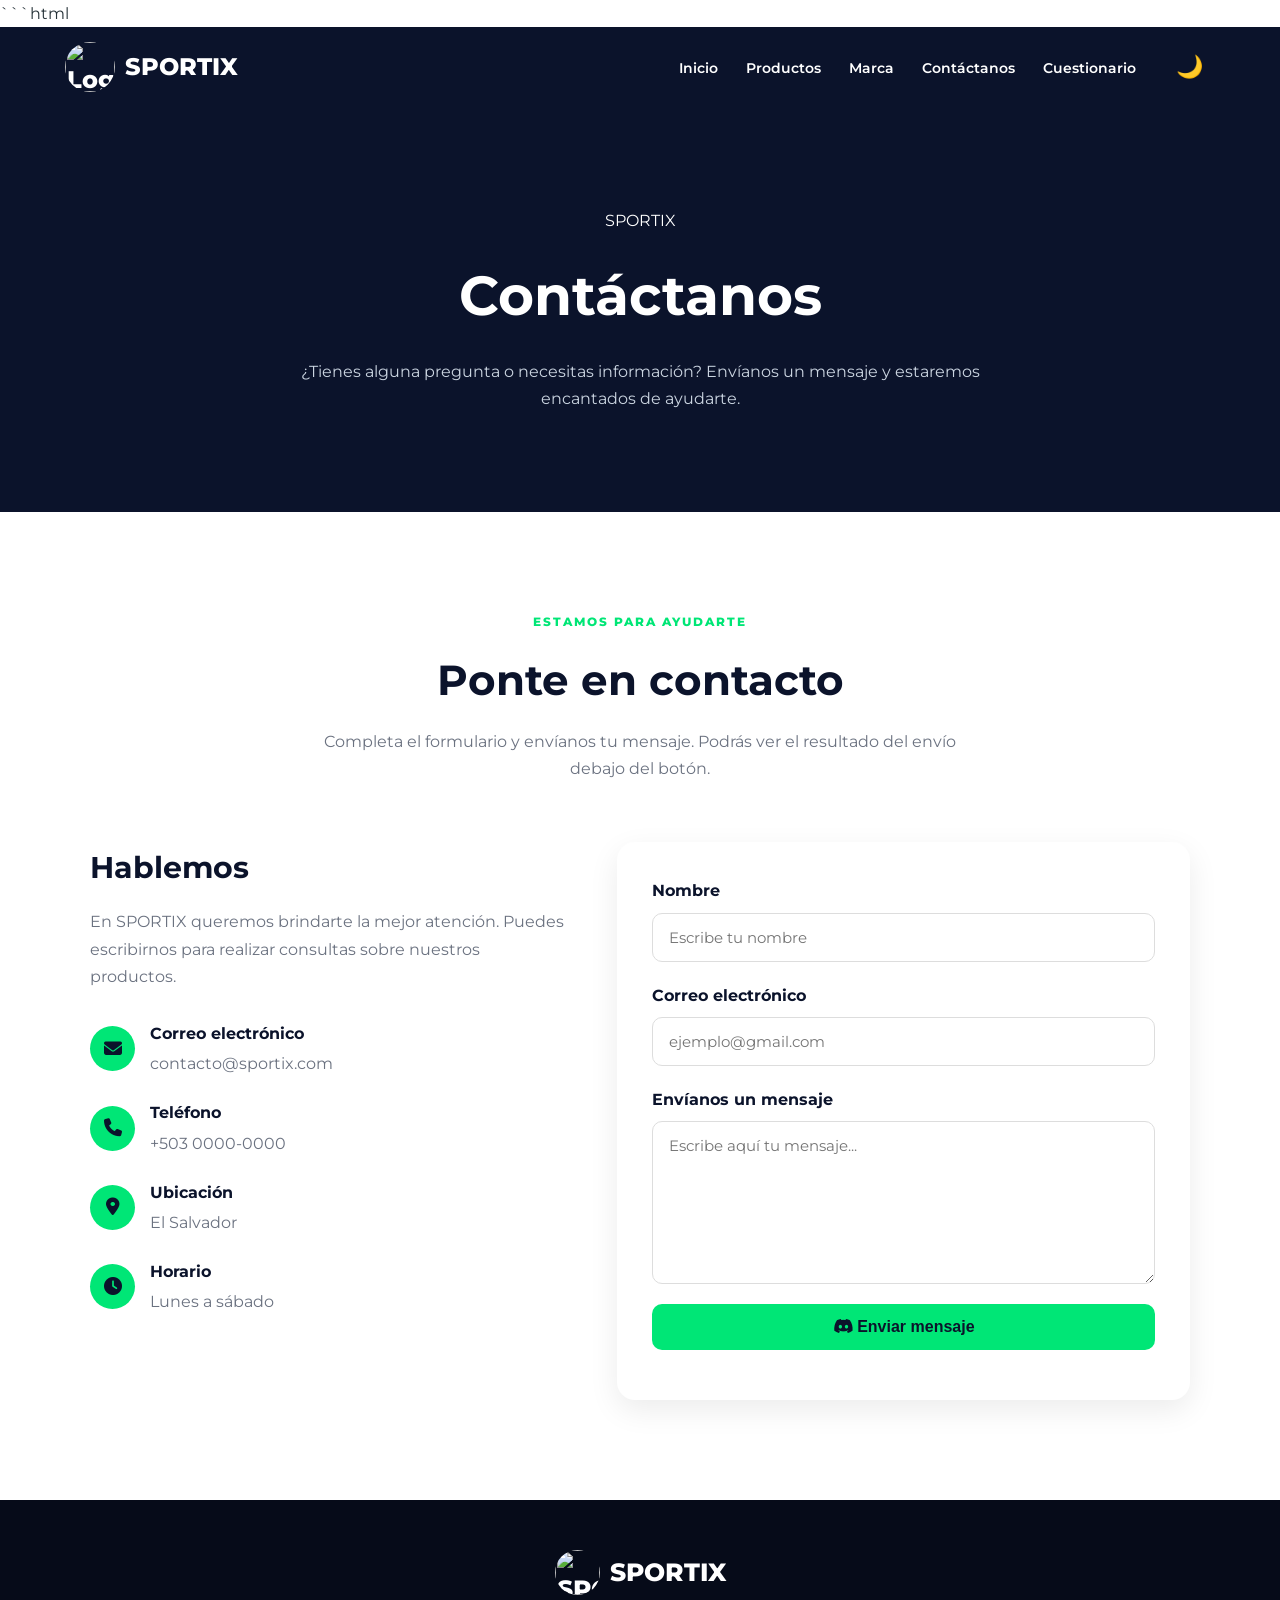
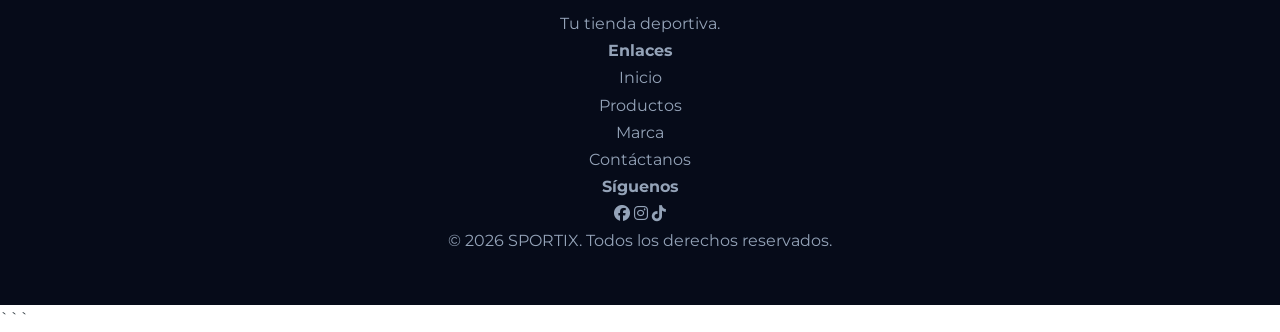
==== contacto.html @ b297fe3f "first commit" ====
```html
<!DOCTYPE html>
<html lang="es">
<head>
    <meta charset="UTF-8">
    <meta name="viewport" content="width=device-width, initial-scale=1.0">
    <title>SPORTIX | Contáctanos</title>

    <link rel="stylesheet"
          href="https://cdnjs.cloudflare.com/ajax/libs/font-awesome/6.5.2/css/all.min.css">
    <link rel="stylesheet" href="style.css">
</head>
<body>

    <!-- NAVBAR -->
    <header>
        <nav class="navbar">
            <a href="index.html" class="logo">
                <img src="imagen/logo.png" alt="Logo SPORTIX">
                SPORTIX
            </a>

            <button class="menu-btn" onclick="toggleMenu()" aria-label="Abrir menú">
                <i class="fa-solid fa-bars"></i>
            </button>

            <ul class="nav-links" id="navLinks">
                <li><a href="index.html">Inicio</a></li>
                <li><a href="index.html#producto">Productos</a></li>
                <li><a href="index.html#marca">Marca</a></li>
                <li><a href="contacto.html">Contáctanos</a></li>
                <li><a href="cuestionario.html">Cuestionario</a></li>
                <li>
                    <button id="themeToggle" class="theme-toggle"
                            onclick="cambiarTema()" title="Cambiar tema">
                        🌙
                    </button>
                </li>
            </ul>
        </nav>
    </header>

    <!-- ENCABEZADO -->
    <section class="page-hero">
        <span>SPORTIX</span>
        <h1>Contáctanos</h1>
        <p>
            ¿Tienes alguna pregunta o necesitas información?
            Envíanos un mensaje y estaremos encantados de ayudarte.
        </p>
    </section>

    <!-- CONTACTO -->
    <section class="contacto-section">
        <div class="section-title">
            <span>ESTAMOS PARA AYUDARTE</span>
            <h2>Ponte en contacto</h2>
            <p>
                Completa el formulario y envíanos tu mensaje.
                Podrás ver el resultado del envío debajo del botón.
            </p>
        </div>

        <div class="contacto-container">

            <!-- INFORMACIÓN -->
            <div class="contacto-info">
                <h3>Hablemos</h3>
                <p>
                    En SPORTIX queremos brindarte la mejor atención.
                    Puedes escribirnos para realizar consultas sobre nuestros productos.
                </p>

                <div class="contacto-item">
                    <i class="fa-solid fa-envelope"></i>
                    <div>
                        <strong>Correo electrónico</strong>
                        <p>contacto@sportix.com</p>
                    </div>
                </div>

                <div class="contacto-item">
                    <i class="fa-solid fa-phone"></i>
                    <div>
                        <strong>Teléfono</strong>
                        <p>+503 0000-0000</p>
                    </div>
                </div>

                <div class="contacto-item">
                    <i class="fa-solid fa-location-dot"></i>
                    <div>
                        <strong>Ubicación</strong>
                        <p>El Salvador</p>
                    </div>
                </div>

                <div class="contacto-item">
                    <i class="fa-solid fa-clock"></i>
                    <div>
                        <strong>Horario</strong>
                        <p>Lunes a sábado</p>
                    </div>
                </div>
            </div>

            <!-- FORMULARIO -->
            <div class="contacto-form">
                <form id="contactForm" onsubmit="enviarMensaje(event)">

                    <div class="form-group">
                        <label for="nombre">Nombre</label>
                        <input
                            type="text"
                            id="nombre"
                            name="nombre"
                            placeholder="Escribe tu nombre"
                            maxlength="100"
                            required>
                    </div>

                    <div class="form-group">
                        <label for="correo">Correo electrónico</label>
                        <input
                            type="email"
                            id="correo"
                            name="correo"
                            placeholder="ejemplo@gmail.com"
                            maxlength="200"
                            required>
                    </div>

                    <div class="form-group">
                        <label for="mensaje">Envíanos un mensaje</label>
                        <textarea
                            id="mensaje"
                            name="mensaje"
                            rows="7"
                            maxlength="1500"
                            placeholder="Escribe aquí tu mensaje..."
                            required></textarea>
                    </div>

                    <button type="submit" class="btn-enviar" id="btnEnviar">
                        <i class="fa-brands fa-discord"></i>
                        Enviar mensaje
                    </button>

                    <p id="mensajeExito" class="mensaje-exito"
                       role="status" aria-live="polite"></p>
                </form>
            </div>
        </div>
    </section>

    <!-- FOOTER -->
    <footer>
        <div class="footer-content">
            <div>
                <div class="footer-logo">
                    <img src="imagen/logo.png" alt="SPORTIX"
                         style="width:45px;height:45px;object-fit:contain;border-radius:50%;">
                    SPORTIX
                </div>
                <p>Tu tienda deportiva.</p>
            </div>

            <div>
                <h4>Enlaces</h4>
                <p><a href="index.html">Inicio</a></p>
                <p><a href="index.html#producto">Productos</a></p>
                <p><a href="index.html#marca">Marca</a></p>
                <p><a href="contacto.html">Contáctanos</a></p>
            </div>

            <div>
                <h4>Síguenos</h4>
                <div class="social-icons">
                    <a href="#" aria-label="Facebook">
                        <i class="fa-brands fa-facebook"></i>
                    </a>
                    <a href="#" aria-label="Instagram">
                        <i class="fa-brands fa-instagram"></i>
                    </a>
                    <a href="#" aria-label="TikTok">
                        <i class="fa-brands fa-tiktok"></i>
                    </a>
                </div>
            </div>
        </div>

        <div class="footer-bottom">
            <p>© 2026 SPORTIX. Todos los derechos reservados.</p>
        </div>
    </footer>

    <!-- CARGAR EL JAVASCRIPT EXTERNO UNA SOLA VEZ -->
    <script src="script.js"></script>
</body>
</html>
```
---- style.css ----
@import url('https://fonts.googleapis.com/css2?family=Montserrat:wght@400;500;600;700;800&display=swap');

:root {
    --dark: #0B132B;
    --dark2: #151F3A;
    --green: #00E676;
    --orange: #FF6B00;
    --white: #FFFFFF;
    --gray: #F4F6F8;
    --text: #263238;
    --muted: #6B7280;
}

* {
    margin: 0;
    padding: 0;
    box-sizing: border-box;
}

html {
    scroll-behavior: smooth;
}

body {
    font-family: 'Montserrat', sans-serif;
    color: var(--text);
    background: white;
    line-height: 1.7;
    transition: background-color 0.3s, color 0.3s;
}

a {
    text-decoration: none;
    color: inherit;
}

/* ================================
   NAVBAR
================================ */

header {
    background: var(--dark);
    color: white;
    position: sticky;
    top: 0;
    z-index: 1000;
}

.navbar {
    max-width: 1200px;
    margin: auto;
    min-height: 80px;
    padding: 0 25px;
    display: flex;
    align-items: center;
    justify-content: space-between;
}

.logo {
    display: flex;
    align-items: center;
    gap: 10px;
    color: white;
    font-size: 24px;
    font-weight: 800;
}

.logo img {
    width: 50px;
    height: 50px;
    object-fit: contain;
    border-radius: 50%;
}

.logo-icon {
    width: 42px;
    height: 42px;
    display: flex;
    align-items: center;
    justify-content: center;
    border-radius: 50%;
    background: var(--green);
    color: var(--dark);
    font-weight: 800;
}

.nav-links {
    list-style: none;
    display: flex;
    align-items: center;
    gap: 28px;
}

.nav-links a {
    color: white;
    font-size: 14px;
    font-weight: 600;
    transition: .3s;
}

.nav-links a:hover {
    color: var(--green);
}

.menu-btn {
    display: none;
    background: none;
    border: none;
    color: white;
    font-size: 25px;
    cursor: pointer;
}

/* DROPDOWN */

.dropdown {
    position: relative;
}

.dropdown-menu {
    display: none;
    position: absolute;
    top: 30px;
    left: 0;
    width: 210px;
    padding: 15px;
    background: var(--dark);
    list-style: none;
    border-radius: 8px;
    box-shadow: 0 10px 30px rgba(0,0,0,.3);
}

.dropdown:hover .dropdown-menu {
    display: block;
}

.dropdown-menu li {
    padding: 8px;
}

/* ================================
   HERO
================================ */

.hero {
    min-height: 680px;
    background:
        linear-gradient(
            110deg,
            rgba(11,19,43,.98),
            rgba(11,19,43,.80)
        );
    color: white;
    display: grid;
    grid-template-columns: 1.1fr .9fr;
    align-items: center;
    gap: 40px;
    padding: 70px max(25px, calc((100% - 1200px)/2));
}

.badge {
    color: var(--green);
    font-size: 12px;
    font-weight: 800;
    letter-spacing: 2px;
}

.hero h1 {
    font-size: clamp(45px, 6vw, 78px);
    line-height: 1.05;
    margin: 25px 0;
}

.hero h1 span {
    color: var(--green);
}

.hero p {
    max-width: 600px;
    color: #CBD5E1;
    font-size: 17px;
}

.hero-buttons {
    margin-top: 35px;
    display: flex;
    gap: 15px;
    flex-wrap: wrap;
}

.btn {
    border: none;
    padding: 14px 24px;
    border-radius: 7px;
    font-weight: 800;
    cursor: pointer;
    display: inline-flex;
    gap: 10px;
    align-items: center;
    justify-content: center;
    transition: .3s;
}

.btn-primary {
    background: var(--green);
    color: var(--dark);
}

.btn-primary:hover {
    background: #00c968;
    transform: translateY(-3px);
}

.btn-secondary {
    border: 1px solid #60708E;
    color: white;
}

.btn-secondary:hover {
    border-color: var(--green);
    color: var(--green);
}

/* PRODUCTO HERO */

.hero-product {
    display: flex;
    justify-content: center;
    align-items: center;
    position: relative;
}

.product-circle {
    width: 360px;
    height: 360px;
    border-radius: 50%;
    background:
        linear-gradient(
            135deg,
            var(--green),
            #00A957
        );
    display: flex;
    justify-content: center;
    align-items: center;
    box-shadow:
        0 30px 70px rgba(0,230,118,.25);
}

.product-circle i {
    font-size: 170px;
    color: var(--dark);
}

.floating-card {
    position: absolute;
    right: 0;
    bottom: 20px;
    background: white;
    color: var(--dark);
    padding: 18px;
    border-radius: 12px;
    display: flex;
    align-items: center;
    gap: 12px;
    box-shadow:
        0 15px 40px rgba(0,0,0,.3);
}

.floating-card i {
    color: var(--orange);
}

.floating-card small {
    display: block;
    color: var(--muted);
}

/* ================================
   SECCIONES
================================ */

.section {
    max-width: 1200px;
    margin: auto;
    padding: 100px 25px;
}

.section-title {
    text-align: center;
    margin-bottom: 60px;
}

.section-title > span {
    color: var(--green);
    font-size: 12px;
    font-weight: 800;
    letter-spacing: 2px;
}

.section-title h2 {
    font-size: 42px;
    color: var(--dark);
    margin: 12px 0;
}

.section-title p {
    max-width: 650px;
    margin: auto;
    color: var(--muted);
}

/* ================================
   PRODUCTO
================================ */

.product-section {
    display: grid;
    grid-template-columns: 1fr 1fr;
    gap: 70px;
    align-items: center;
}

.product-image {
    height: 500px;
    background: var(--gray);
    border-radius: 25px;
    display: flex;
    align-items: center;
    justify-content: center;
}

.shoe-icon {
    width: 280px;
    height: 280px;
    border-radius: 50%;
    background: var(--green);
    display: flex;
    justify-content: center;
    align-items: center;
}

.shoe-icon i {
    font-size: 120px;
    color: var(--dark);
}

.product-tag {
    color: var(--green);
    font-size: 12px;
    font-weight: 800;
    letter-spacing: 2px;
}

.product-info h2 {
    font-size: 38px;
    margin: 15px 0;
    color: var(--dark);
}

.product-info p {
    color: var(--muted);
}

.features {
    list-style: none;
    margin: 25px 0;
}

.features li {
    margin: 10px 0;
}

.features i {
    color: var(--green);
    margin-right: 10px;
}

.price {
    font-size: 36px;
    font-weight: 800;
    color: var(--dark);
    margin: 20px 0;
}

/* ================================
   PUBLICO
================================ */

.dark-section {
    background: var(--dark);
    color: white;
    padding: 100px max(25px, calc((100% - 1200px)/2));
}

.light h2 {
    color: white;
}

.light p {
    color: #CBD5E1;
}

.audience-grid {
    display: grid;
    grid-template-columns: repeat(3, 1fr);
    gap: 25px;
}

.audience-card {
    background: var(--dark2);
    padding: 35px;
    border-radius: 15px;
    transition: .3s;
}

.audience-card:hover {
    transform: translateY(-8px);
    border: 1px solid var(--green);
}

.audience-card i {
    font-size: 40px;
    color: var(--green);
}

.audience-card h3 {
    margin: 15px 0;
}

.audience-card p {
    color: #CBD5E1;
}

/* ================================
   MARCA
================================ */

.brand-grid {
    display: grid;
    grid-template-columns: 1fr 1fr;
    gap: 30px;
}

.brand-card {
    background: var(--gray);
    padding: 40px;
    border-radius: 15px;
}

.brand-logo {
    width: 100px;
    height: 100px;
    background: var(--green);
    color: var(--dark);
    border-radius: 50%;
    display: flex;
    justify-content: center;
    align-items: center;
    font-size: 60px;
    font-weight: 800;
    margin-bottom: 25px;
}

.colors {
    display: flex;
    gap: 20px;
    margin-bottom: 25px;
}

.color span {
    display: block;
    width: 60px;
    height: 60px;
    border-radius: 10px;
    margin-bottom: 8px;
}

.color strong {
    font-size: 11px;
}

/* ================================
   PROPUESTA DE VALOR
================================ */

.value-section {
    background: var(--green);
    padding: 80px max(25px, calc((100% - 1200px)/2));
    display: flex;
    justify-content: space-between;
    align-items: center;
    gap: 40px;
}

.value-section span {
    font-size: 12px;
    font-weight: 800;
    letter-spacing: 2px;
}

.value-section h2 {
    color: var(--dark);
    font-size: 45px;
    max-width: 650px;
    line-height: 1.1;
    margin: 10px 0;
}

.value-section p {
    max-width: 650px;
}

.value-number {
    text-align: center;
}

.value-number strong {
    font-size: 70px;
    display: block;
    color: var(--dark);
}

/* ================================
   TECNOLOGIAS
================================ */

.tech-grid {
    display: grid;
    grid-template-columns: repeat(4, 1fr);
    gap: 20px;
}

.tech-card {
    border: 1px solid #E5E7EB;
    padding: 30px;
    border-radius: 12px;
    transition: .3s;
}

.tech-card:hover {
    transform: translateY(-7px);
    box-shadow:
        0 15px 40px rgba(0,0,0,.1);
}

.tech-card i {
    font-size: 40px;
    color: var(--green);
}

.tech-card h3 {
    margin: 15px 0;
    color: var(--dark);
}

.tech-card p {
    color: var(--muted);
    font-size: 14px;
}

.tech-card span {
    display: block;
    margin-top: 20px;
    color: var(--orange);
    font-weight: 700;
}

/* ================================
   BANNER
================================ */

.quiz-banner {
    background: var(--orange);
    color: white;
    padding: 70px max(25px, calc((100% - 1200px)/2));
    display: flex;
    justify-content: space-between;
    align-items: center;
    gap: 30px;
}

.quiz-banner h2 {
    font-size: 40px;
}

.btn-light {
    background: white;
    color: var(--dark);
}

/* ================================
   PAGINAS EDUCATIVAS
================================ */

.page-hero {
    background: var(--dark);
    color: white;
    padding: 100px 25px;
    text-align: center;
}

.page-hero h1 {
    font-size: 55px;
    margin: 15px 0;
}

.page-hero p {
    max-width: 700px;
    margin: auto;
    color: #CBD5E1;
}

.content {
    max-width: 1000px;
    margin: auto;
    padding: 80px 25px;
}

.content h2 {
    color: var(--dark);
    margin: 40px 0 15px;
    font-size: 30px;
}

.content h3 {
    margin: 25px 0 10px;
    color: var(--dark);
}

.content p {
    color: #4B5563;
    margin-bottom: 15px;
}

.content ul,
.content ol {
    margin-left: 25px;
    margin-bottom: 20px;
}

/* CODIGO */

.code-box {
    background: #111827;
    color: #E5E7EB;
    padding: 25px;
    border-radius: 10px;
    overflow-x: auto;
    margin: 25px 0;
}

.code-box code {
    font-family: Consolas, monospace;
    line-height: 1.7;
}

.info-card {
    background: var(--gray);
    padding: 30px;
    border-left: 5px solid var(--green);
    margin: 30px 0;
    border-radius: 5px;
}

/* TABLAS */

.compare-table {
    width: 100%;
    border-collapse: collapse;
    margin: 30px 0;
}

.compare-table th,
.compare-table td {
    padding: 15px;
    border: 1px solid #ddd;
    text-align: left;
}

.compare-table th {
    background: var(--dark);
    color: white;
}

.compare-table tr:nth-child(even) {
    background: #f5f5f5;
}

/* ================================
   DIAGRAMA DNS
================================ */

.flow {
    display: flex;
    align-items: center;
    justify-content: center;
    flex-wrap: wrap;
    gap: 10px;
    margin: 40px 0;
}

.flow-box {
    background: var(--dark);
    color: white;
    padding: 20px;
    border-radius: 10px;
    text-align: center;
}

.flow-box i {
    color: var(--green);
    font-size: 25px;
    display: block;
    margin-bottom: 10px;
}

.flow-arrow {
    color: var(--orange);
    font-size: 25px;
}

/* ================================
   CUESTIONARIO
================================ */

.quiz-container {
    max-width: 850px;
    margin: auto;
    padding: 70px 25px;
}

.question {
    background: var(--gray);
    padding: 30px;
    margin-bottom: 25px;
    border-radius: 12px;
}

.question h3 {
    margin-bottom: 20px;
}

.option {
    display: block;
    background: white;
    padding: 13px;
    margin: 8px 0;
    border-radius: 7px;
    cursor: pointer;
    border: 1px solid #ddd;
}

.option:hover {
    border-color: var(--green);
}

.option input {
    margin-right: 10px;
}

#resultado {
    display: none;
    margin-top: 30px;
    padding: 25px;
    border-radius: 10px;
    background: var(--dark);
    color: white;
    text-align: center;
}

#resultado h2 {
    color: var(--green);
}

/* ================================
   FOOTER
================================ */

footer {
    background: #060B19;
    color: #94A3B8;
    padding: 50px 25px;
    text-align: center;
}

.footer-logo {
    color: white;
    font-size: 25px;
    font-weight: 800;
    display: flex;
    justify-content: center;
    align-items: center;
    gap: 10px;
    margin-bottom: 15px;
}

/* ================================
   GRID DE PRODUCTOS
================================ */

.productos-grid {
    display: grid;
    grid-template-columns: repeat(2, 1fr);
    gap: 30px;
    max-width: 1100px;
    margin: 40px auto;
}

.producto-card {
    background: white;
    border-radius: 18px;
    overflow: hidden;
    box-shadow: 0 8px 25px rgba(0, 0, 0, 0.12);
    transition: transform 0.3s ease;
}

.producto-card:hover {
    transform: translateY(-8px);
}

.producto-card img {
    width: 100%;
    height: 280px;
    object-fit: contain;
    padding: 20px;
}

.producto-info {
    padding: 25px;
}

.producto-info span {
    color: var(--green);
    font-weight: 700;
}

.producto-info h3 {
    color: var(--dark);
    margin: 8px 0;
}

.producto-info p {
    color: var(--muted);
    line-height: 1.5;
}

.producto-info h4 {
    color: var(--orange);
    font-size: 24px;
    margin: 15px 0;
}

/* BOTON COMPRAR */

.btn-comprar {
    border: none;
    background: var(--green);
    color: var(--dark);
    padding: 11px 18px;
    border-radius: 7px;
    font-weight: 800;
    cursor: pointer;
    transition: .3s;
}

.btn-comprar:hover {
    transform: translateY(-2px);
    background: #00c968;
}

/* ================================
   BOTÓN MODO CLARO / OSCURO
================================ */

.theme-toggle {
    border: none;
    background: transparent;
    color: white;
    font-size: 22px;
    cursor: pointer;
    padding: 8px 12px;
    border-radius: 50%;
    transition: 0.3s;
}

.theme-toggle:hover {
    background: rgba(255, 255, 255, 0.15);
    transform: scale(1.1);
}

/* ================================
   MODO OSCURO
================================ */

body.dark-mode {
    background-color: #0b132b;
    color: #ffffff;
}

body.dark-mode h1,
body.dark-mode h2,
body.dark-mode h3,
body.dark-mode h4,
body.dark-mode p {
    color: #ffffff;
}

body.dark-mode .section {
    background-color: #0b132b;
}

body.dark-mode .producto-card,
body.dark-mode .product-section {
    background-color: #151f3a;
    color: white;
}

body.dark-mode .producto-info h3,
body.dark-mode .product-info h2 {
    color: white;
}

body.dark-mode .producto-info p,
body.dark-mode .product-info p {
    color: #cbd5e1;
}

body.dark-mode .section-title h2 {
    color: white;
}

body.dark-mode .section-title p {
    color: #cbd5e1;
}

body.dark-mode .tech-card {
    background-color: #151f3a;
    color: white;
}

body.dark-mode .tech-card h3 {
    color: white;
}

body.dark-mode .theme-toggle {
    color: #FFD54F;
}

/* ================================
   CONTACTANOS
================================ */

.contacto-section {
    max-width: 1200px;
    margin: auto;
    padding: 100px 25px;
}

.contacto-container {
    max-width: 1100px;
    margin: 40px auto 0;
    display: grid;
    grid-template-columns: 1fr 1.2fr;
    gap: 50px;
    align-items: start;
}

.contacto-info h3 {
    font-size: 30px;
    margin-bottom: 15px;
    color: var(--dark);
}

.contacto-info > p {
    color: var(--muted);
    line-height: 1.7;
    margin-bottom: 30px;
}

.contacto-item {
    display: flex;
    align-items: center;
    gap: 15px;
    margin-bottom: 22px;
}

.contacto-item i {
    width: 45px;
    height: 45px;
    border-radius: 50%;
    background: var(--green);
    color: var(--dark);
    display: flex;
    align-items: center;
    justify-content: center;
    font-size: 18px;
}

.contacto-item strong {
    color: var(--dark);
}

.contacto-item p {
    margin: 3px 0 0;
    color: var(--muted);
}

/* FORMULARIO */

.contacto-form {
    background: white;
    padding: 35px;
    border-radius: 18px;
    box-shadow: 0 10px 30px rgba(0, 0, 0, 0.08);
}

.form-group {
    margin-bottom: 20px;
}

.form-group label {
    display: block;
    margin-bottom: 8px;
    font-weight: 700;
    color: var(--dark);
}

.form-group input,
.form-group textarea {
    width: 100%;
    padding: 14px 16px;
    border: 1px solid #ddd;
    border-radius: 10px;
    outline: none;
    font-family: inherit;
    font-size: 15px;
    transition: 0.3s;
    box-sizing: border-box;
}

.form-group input:focus,
.form-group textarea:focus {
    border-color: var(--green);
    box-shadow: 0 0 0 3px rgba(0, 230, 118, 0.12);
}

.form-group textarea {
    resize: vertical;
}

.btn-enviar {
    width: 100%;
    padding: 14px;
    border: none;
    border-radius: 10px;
    background: var(--green);
    color: var(--dark);
    font-size: 16px;
    font-weight: 800;
    cursor: pointer;
    transition: 0.3s;
}

.btn-enviar:hover {
    transform: translateY(-2px);
    opacity: 0.9;
}

.mensaje-exito {
    text-align: center;
    font-weight: 700;
    margin-top: 15px;
}

/* MODO OSCURO - CONTACTO */

body.dark-mode .contacto-section {
    background-color: #0b132b;
}

body.dark-mode .contacto-info h3,
body.dark-mode .contacto-item strong {
    color: white;
}

body.dark-mode .contacto-info > p,
body.dark-mode .contacto-item p {
    color: #cbd5e1;
}

body.dark-mode .contacto-form {
    background-color: #151f3a;
}

body.dark-mode .form-group label {
    color: white;
}

body.dark-mode .form-group input,
body.dark-mode .form-group textarea {
    background-color: #0b132b;
    color: white;
    border-color: #34405f;
}

body.dark-mode .form-group input::placeholder,
body.dark-mode .form-group textarea::placeholder {
    color: #9ca3af;
}

/* ================================
   RESPONSIVE
================================ */

@media(max-width: 900px) {

    .menu-btn {
        display: block;
    }

    .nav-links {
        display: none;
        position: absolute;
        top: 80px;
        left: 0;
        width: 100%;
        background: var(--dark);
        flex-direction: column;
        padding: 25px;
    }

    .nav-links.active {
        display: flex;
    }

    .dropdown-menu {
        position: static;
        width: 100%;
    }

    .hero,
    .product-section,
    .brand-grid {
        grid-template-columns: 1fr;
    }

    .hero {
        text-align: center;
    }

    .hero p {
        margin: auto;
    }

    .hero-buttons {
        justify-content: center;
    }

    .audience-grid {
        grid-template-columns: 1fr;
    }

    .tech-grid {
        grid-template-columns: 1fr 1fr;
    }

    .value-section,
    .quiz-banner {
        flex-direction: column;
        text-align: center;
    }

    .product-circle {
        width: 280px;
        height: 280px;
    }

    .contacto-container {
        grid-template-columns: 1fr;
    }
}

@media(max-width: 768px) {

    .productos-grid {
        grid-template-columns: 1fr;
    }

    .contacto-container {
        grid-template-columns: 1fr;
        gap: 35px;
    }

    .contacto-form {
        padding: 25px;
    }
}

@media(max-width: 550px) {

    .tech-grid {
        grid-template-columns: 1fr;
    }

    .hero h1 {
        font-size: 45px;
    }

    .section-title h2 {
        font-size: 32px;
    }

    .product-image {
        height: 350px;
    }

    .colors {
        flex-wrap: wrap;
    }

    .contacto-section {
        padding: 70px 20px;
    }

    .contacto-form {
        padding: 20px;
    }

    .contacto-info h3 {
        font-size: 26px;
    }
}
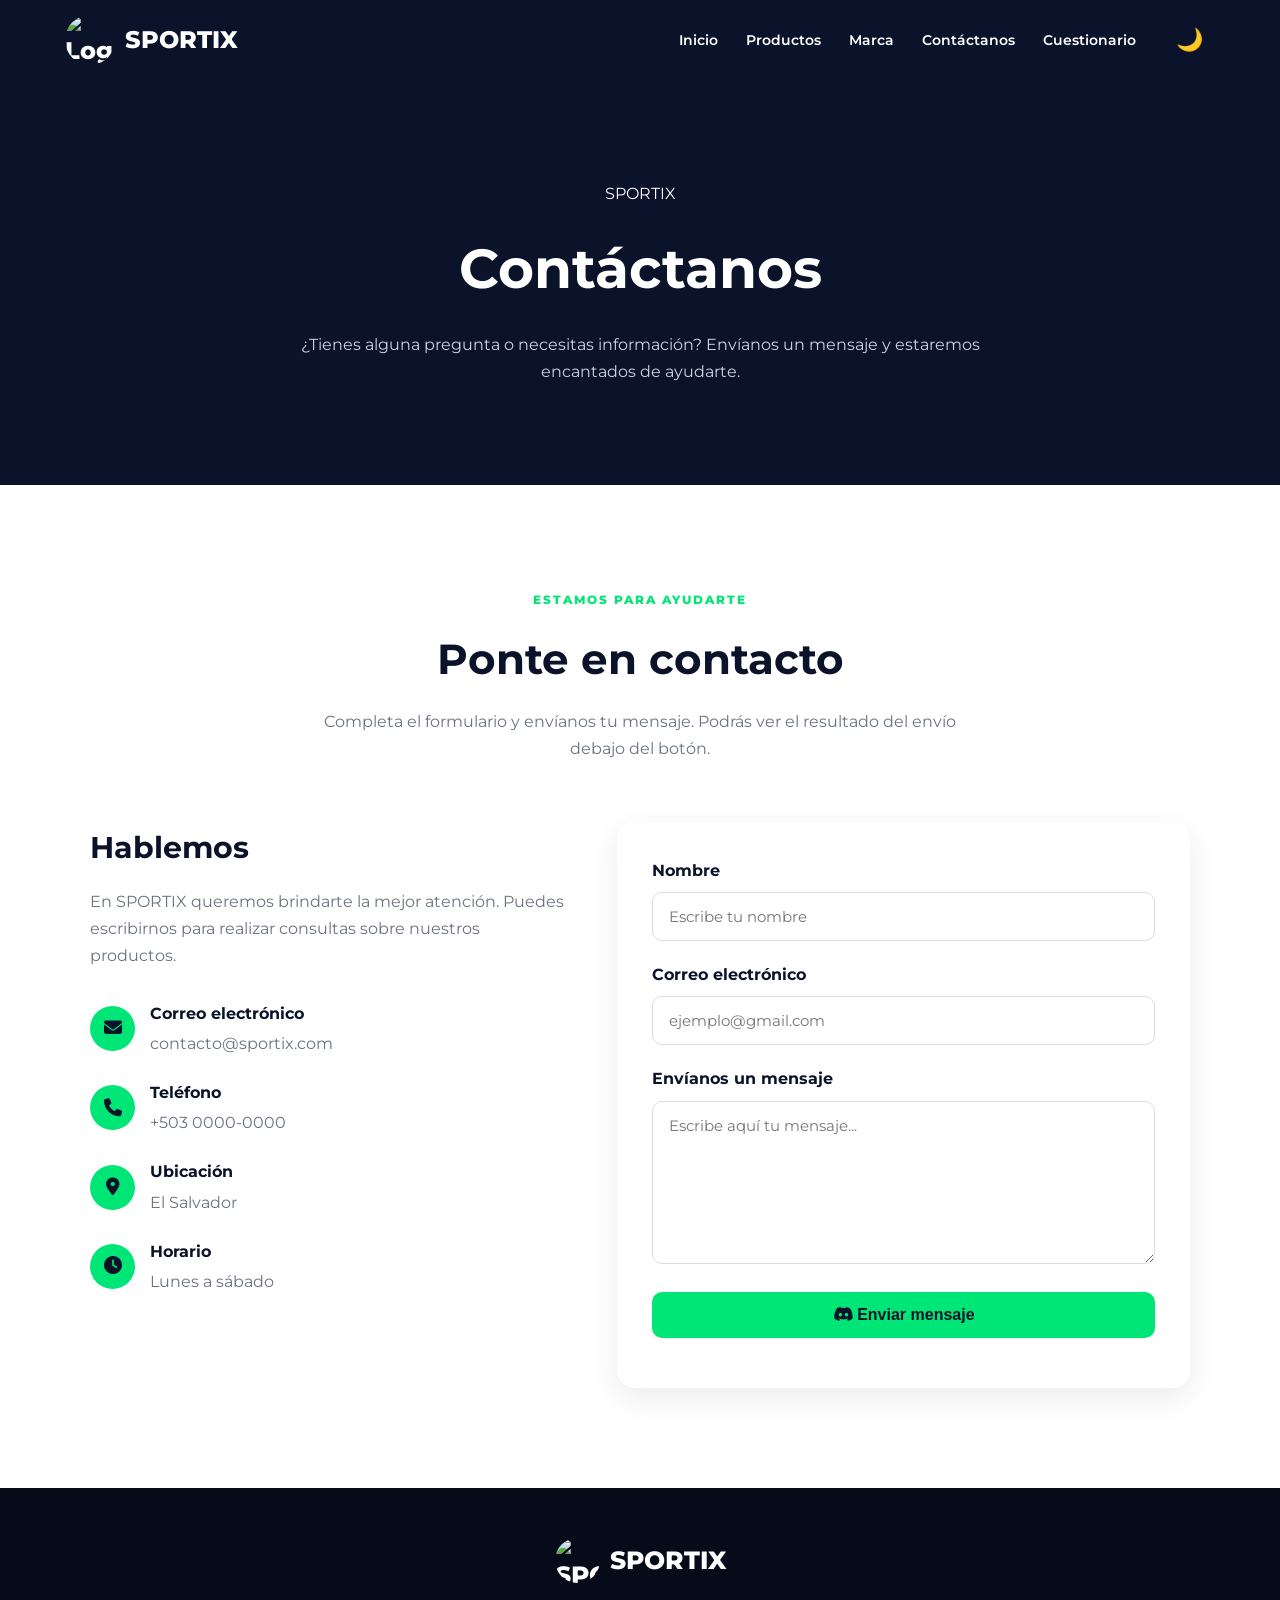
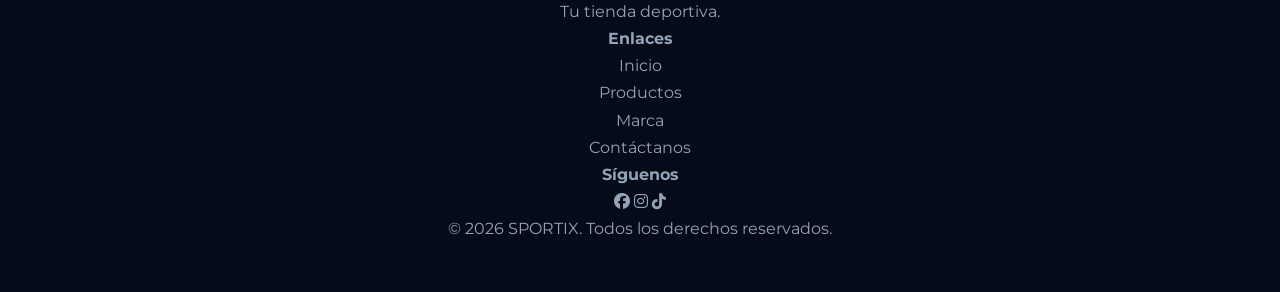
==== commit d674908a: "sportix" ====
--- a/contacto.html
+++ b/contacto.html
@@ -1,4 +1,4 @@
-```html
+
 <!DOCTYPE html>
 <html lang="es">
 <head>
@@ -194,8 +194,9 @@
         </div>
     </footer>
 
-    <!-- CARGAR EL JAVASCRIPT EXTERNO UNA SOLA VEZ -->
+    <!-- CARGAR EMAILJS ANTES DEL JAVASCRIPT EXTERNO -->
+    <script src="https://cdn.jsdelivr.net/npm/@emailjs/browser@4/dist/email.min.js"></script>
     <script src="script.js"></script>
+
 </body>
 </html>
-```
